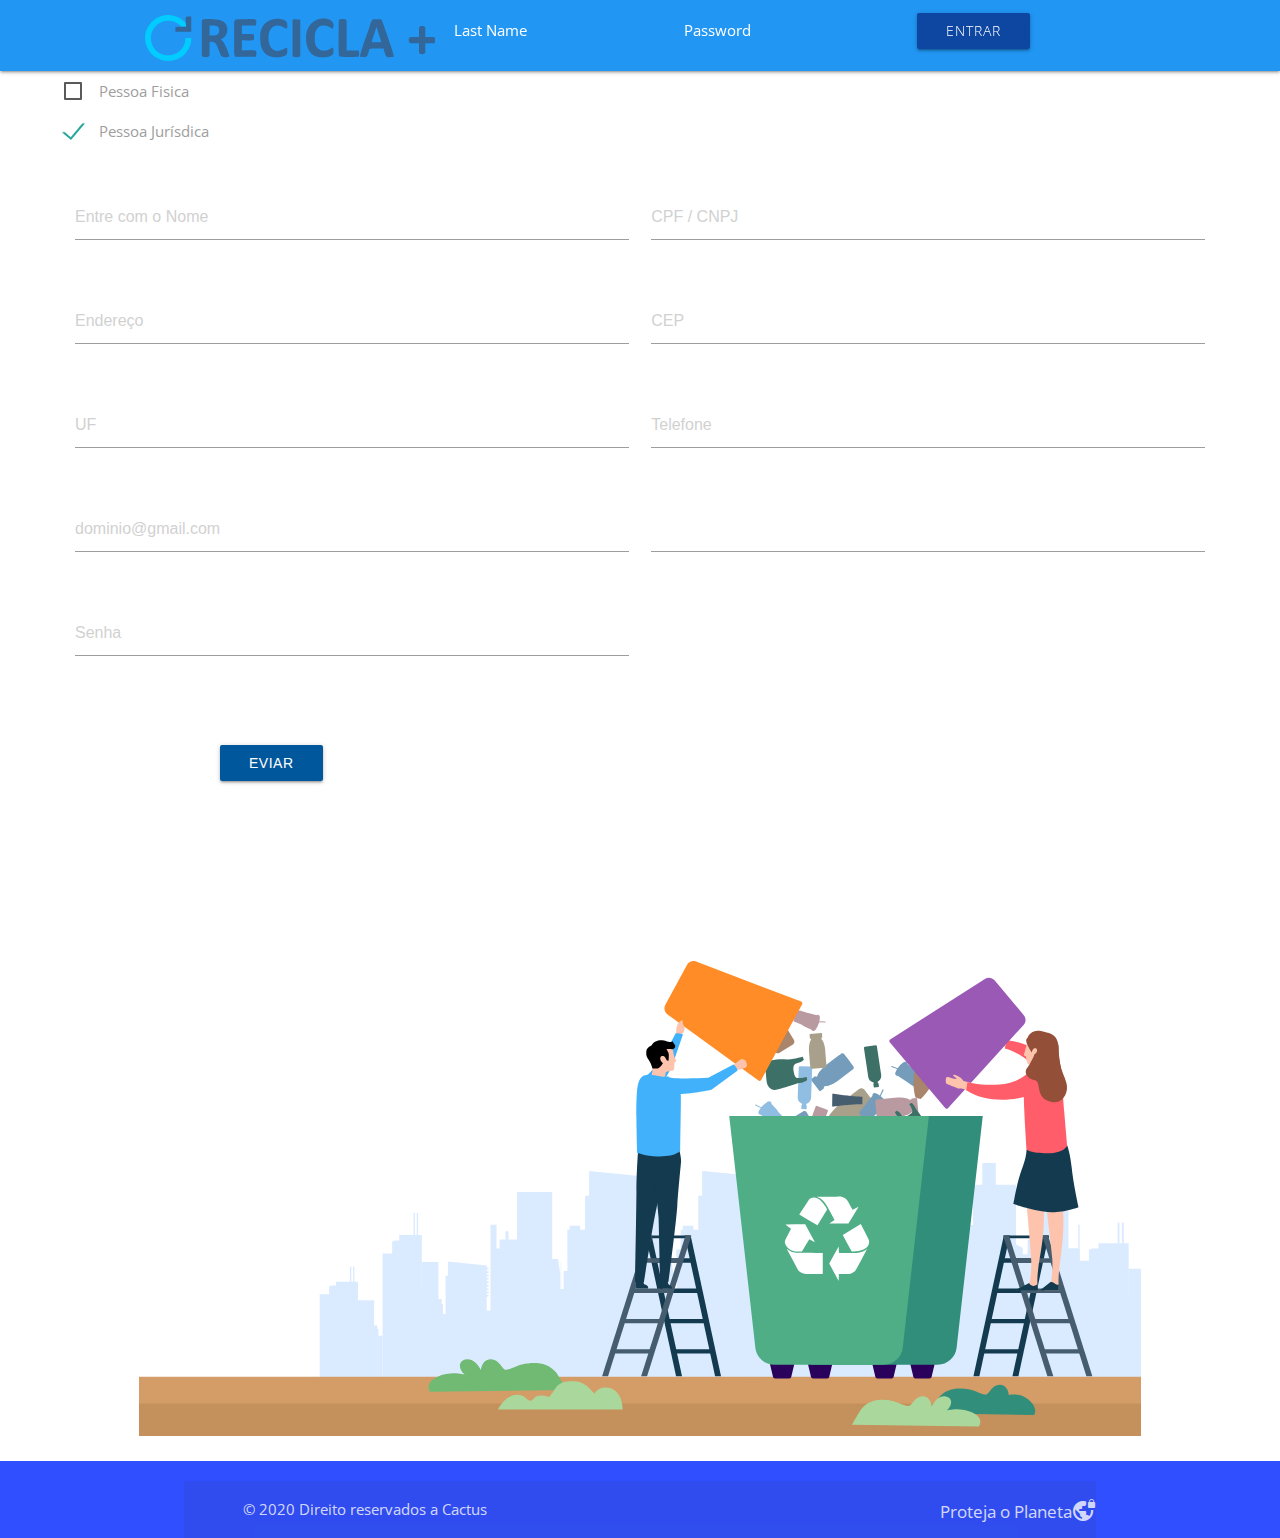
==== cadastro.html @ 9ab9201d "Projeto Cacutos" ====
<!DOCTYPE html>
<html lang="pt-br">

<head>
  <meta charset="UTF-8">
  <meta name="viewport" content="width=device-width, initial-scale=1.0" />
  <title>Cursos</title>
  <link href="https://fonts.googleapis.com/icon?family=Material+Icons" rel="stylesheet" />
  <link href="https://fonts.googleapis.com/css?family=Open+Sans:300,400,800&display=swap" rel="stylesheet" />
  <link rel="stylesheet" href="https://cdnjs.cloudflare.com/ajax/libs/materialize/1.0.0/css/materialize.min.css" />
  <link rel="stylesheet" href="css/estilo.css" />
</head>

<body>
  <section id="top">
    <header>
      <div class="navbar-fixed nav-wrapper">
        <nav class="row">
          <div class="col s8 m3 offset-m1">
            <a href="index.html"><img class="logo" src="imagens/logosvg.svg" alt=""></a>
          </div>
          <div class="col s3 offset-s1 m7">
            <a href="#" data-target="mobile-demo" class="sidenav-trigger"><i class="material-icons">menu</i></a>
            <ul class="right hide-on-med-and-down">
              <li>
                <div class="input-field col s12 ">
                  <input id="last_name" type="text" class="validate">
                  <label for="last_name">Last Name</label>
                </div>
              </li>
              <li>
                <div class="input-field col s12 ">
                  <input id="password" type="password" class="validate">
                  <label for="password">Password</label>
                </div>
              </li>
              <li><a href="#" class="waves-effect waves-light btn blue darken-4">ENTRAR</a></li>
              <li><a href="sobre.html" class="modal-trigger">SOBRE</a></li>
            </ul>
          </div>
        </nav>
      </div>
      <ul class="sidenav" id="mobile-demo">
        <li>
          <div class="input-field col s2 container">
            <input id="last_name" type="text" class="validate">
            <label for="last_name">Last Name</label>
          </div>
        </li>
        <li>
          <div class="input-field col s2 container">
            <input id="password" type="password" class="validate">
            <label for="password">Password</label>
          </div>
        </li>
        <li><a href="#" class="waves-effect waves-light btn">ENTRAR</a></li>
        <li><a href="sobre.html" class="modal-trigger">SOBRE</a></li>
      </ul>
    </header>
  </section>


  <form class="col s12" action="#">
    <div class="row">
      <p>
        <label>
          <input type="checkbox" />
          <span>Pessoa Fisica</span>
        </label>
      </p>
      <p>
        <label>
          <input type="checkbox" checked="checked" />
          <span>Pessoa Jurísdica</span>
        </label>
      </p>
    </div>

    <div class="row">
      <div class="input-field col s6">
        <input placeholder="Entre com o Nome" id="name" type="text" class="validate">
        <label for="name">Nome</label>
      </div>

      <div class="input-field col s6">
        <input placeholder="CPF / CNPJ" id="cpf" type="text" class="validate">
        <label for="cpf">CPF / CNPJ</label>
      </div>
    </div>

    <div class="row">
      <div class="input-field col s6">
        <input placeholder="Endereço" id="end" type="text" class="validate">
        <label for="end">Endereço</label>
      </div>
      <div class="input-field col s6">
        <input placeholder="CEP" id="cep" type="text" class="validate">
        <label for="cep">CEP</label>
      </div>
    </div>

    <div class="row">
      <div class="input-field col s6">
        <input placeholder="UF" id="uf" type="text" class="validate">
        <label for="uf">UF</label>
      </div>
      <div class="input-field col s6">
        <input placeholder="Telefone" id="telefone" type="tel" class="validate">
        <label for="telefone">Telefone</label>
      </div>
    </div>

    <div class="row">
      <div class="input-field col s6">
        <input placeholder="dominio@gmail.com" id="email" type="email" class="validate">
        <label for="email">Email</label>
      </div>
      <div class="input-field col s6">
        <input id="login" type="text" class="validate">
        <label for="login">Login</label>
      </div>
    </div>

    <div class="row">
      <div class="input-field col s6">
        <input placeholder="Senha" id="senha" type="password" class="validate">
        <label for="senha">Senha</label>
      </div>

      <div>
        <button href="#" type="submit" name="action" class="btn" id="enviar" value="submit">Eviar
        </button>
      </div>
  </form>

  <section id="imagem">
    <div class="row">
      <div class="col s12">
        <img src="imagens/home.svg" alt="" class="responsive-img">
      </div>
    </div>
  </section>

  <script src="https://code.jquery.com/jquery-3.4.1.min.js"
    integrity="sha256-CSXorXvZcTkaix6Yvo6HppcZGetbYMGWSFlBw8HfCJo=" crossorigin="anonymous"></script>
  <script src="https://cdnjs.cloudflare.com/ajax/libs/materialize/1.0.0/js/materialize.min.js"></script>
  <script src="js/auto.js"></script>


  <footer class="page-footer indigo accent-4">
    <div class="container">
      <div class="footer-copyright">
        <div class="container">
          © 2020 Direito reservados a Cactus
        </div>
        <h6>Proteja o Planeta</h6>
        <i class="material-icons">vpn_lock</i>
      </div>
  </footer>
</body>

</html>
---- css/estilo.css ----
/* cadastro */

body{
    font-family: "Open Sans", sans-serif;
    width: 100%;
}

.btn, .btn-large, .btn-small {
    text-decoration: none;
    color: #fff;
    background-color: #01579b;
    text-align: center;
    letter-spacing: .5px;
    -webkit-transition: background-color .2s ease-out;
    transition: background-color .2s ease-out;
    cursor: pointer;
    margin: 10rem 0 12rem -28rem;
}

.btn, .btn-large, .btn-small, .btn-flat {
    padding: 0 29px;
}

.row {
    margin-left: auto;
    margin-right: auto;
    margin-bottom: 20px;
    padding: 0 5rem;
}

.indigo.accent-4 {
    margin: 0 -5rem -2rem;
}

/*navBar*/
section#top nav{
    padding: 1em;
    height: 4.7em;
    background-color: #2196f3;
}

section#top nav ul li a{
    font-weight: 300;
    text-transform: uppercase;
    letter-spacing: 1px;
}

.input-field>label {
    color: white;
}

/* section#top nav ul li:nth-child(4){
    border-left: 1px solid #01579b;
} */

section#info{
    color: #01579b;
    
}
section#info h2{
    font-weight: 800;
}
section#info p{
    font-size: 16px;
    font-weight: 300;
}
section#info a{
    letter-spacing: 1px;
    text-transform: uppercase;
    font-weight: 300;
}
a {
    margin: 1rem;
}
nav, nav .nav-wrapper i, nav a.sidenav-trigger, nav a.sidenav-trigger i {
    height: 64px;
    line-height: 6px;
}

/* classes */

.logo{
    width: 100%; 
    height: 100%;
}
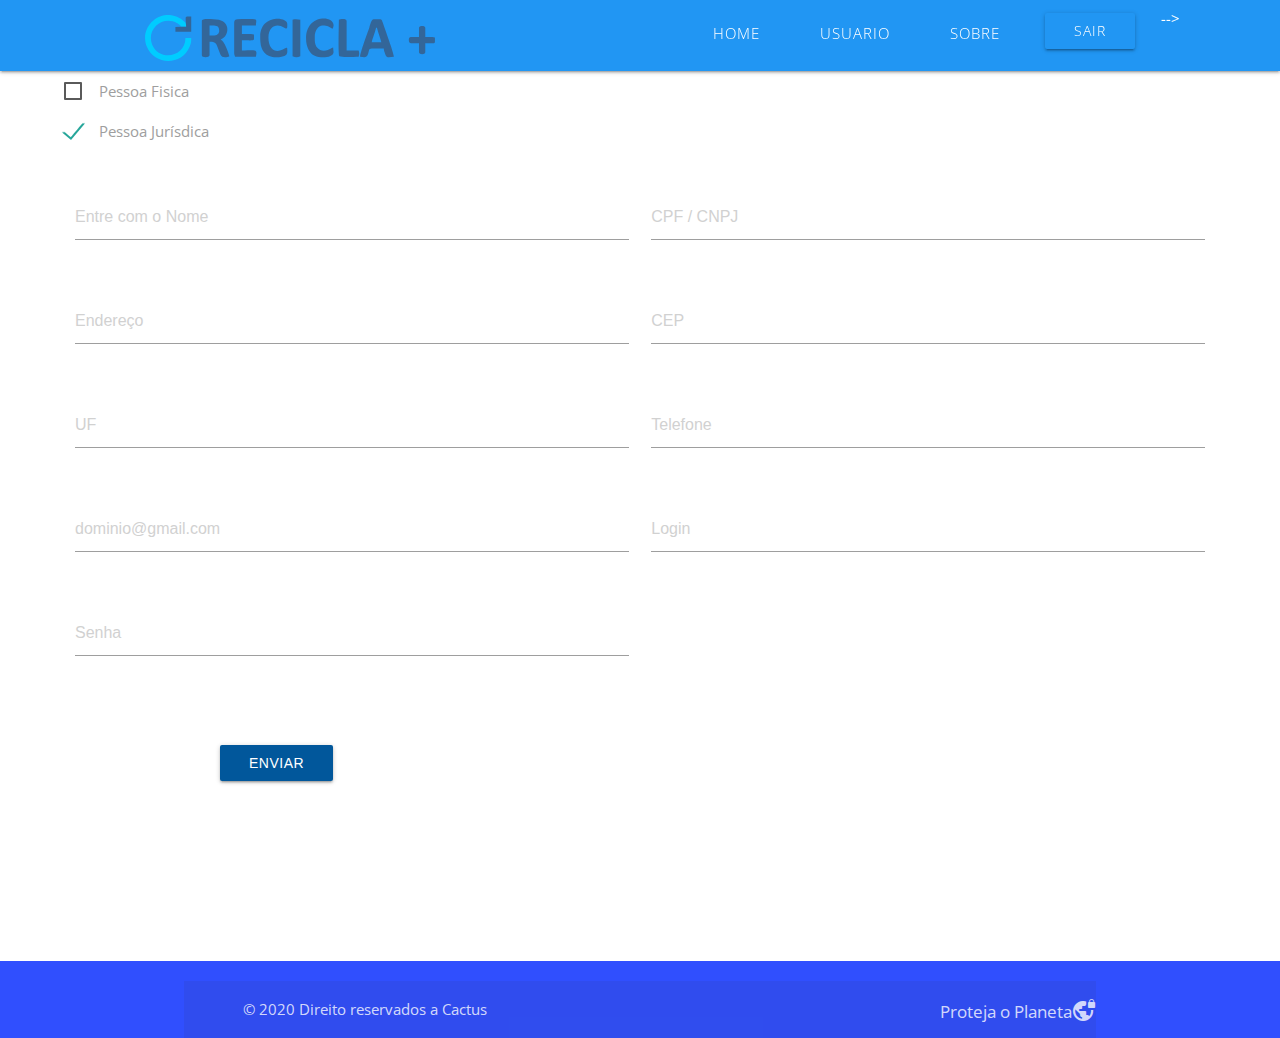
==== commit 2757b24c: "validação de campos de cadastros e correçoes de algumas telas" ====
--- a/cadastro.html
+++ b/cadastro.html
@@ -17,50 +17,29 @@
       <div class="navbar-fixed nav-wrapper">
         <nav class="row">
           <div class="col s8 m3 offset-m1">
-            <a href="index.html"><img class="logo" src="imagens/logosvg.svg" alt=""></a>
-          </div>
+            <a href="cadastro.html"><img class="logo" src="imagens/logosvg.svg" alt=""></a>
+          </div> -->
           <div class="col s3 offset-s1 m7">
             <a href="#" data-target="mobile-demo" class="sidenav-trigger"><i class="material-icons">menu</i></a>
             <ul class="right hide-on-med-and-down">
-              <li>
-                <div class="input-field col s12 ">
-                  <input id="last_name" type="text" class="validate">
-                  <label for="last_name">Last Name</label>
-                </div>
-              </li>
-              <li>
-                <div class="input-field col s12 ">
-                  <input id="password" type="password" class="validate">
-                  <label for="password">Password</label>
-                </div>
-              </li>
-              <li><a href="#" class="waves-effect waves-light btn blue darken-4">ENTRAR</a></li>
-              <li><a href="sobre.html" class="modal-trigger">SOBRE</a></li>
+              <li><a href="cliente-home.html" class="modal-trigger">HOME</a></li>
+              <li><a href="sobre.html" class="modal-trigger">USUARIO</a></li>
+              <li><a href="cliente-sobre.html" class="modal-trigger">SOBRE</a></li>
+              <li><a href='index.html' class="waves-effect waves-light btn blue">SAIR</a></li>
             </ul>
           </div>
         </nav>
       </div>
       <ul class="sidenav" id="mobile-demo">
-        <li>
-          <div class="input-field col s2 container">
-            <input id="last_name" type="text" class="validate">
-            <label for="last_name">Last Name</label>
-          </div>
-        </li>
-        <li>
-          <div class="input-field col s2 container">
-            <input id="password" type="password" class="validate">
-            <label for="password">Password</label>
-          </div>
-        </li>
-        <li><a href="#" class="waves-effect waves-light btn">ENTRAR</a></li>
-        <li><a href="sobre.html" class="modal-trigger">SOBRE</a></li>
+        <li><a href="cliente-home.html" class="modal-trigger">HOME</a></li>
+        <li><a href="sobre.html" class="modal-trigger">USUARIO</a></li>
+        <li><a href="cliente-sobre.html" class="modal-trigger">SOBRE</a></li>
+        <li><a href='index.html' class="waves-effect waves-light btn blue">SAIR</a></li>
       </ul>
     </header>
   </section>
 
-
-  <form class="col s12" action="#">
+  <form class="col s12" action="#" name="formulario">
     <div class="row">
       <p>
         <label>
@@ -78,8 +57,8 @@
 
     <div class="row">
       <div class="input-field col s6">
-        <input placeholder="Entre com o Nome" id="name" type="text" class="validate">
-        <label for="name">Nome</label>
+        <input placeholder="Entre com o Nome" id="nome" type="text" class="validate">
+        <label for="nome">Nome</label>
       </div>
 
       <div class="input-field col s6">
@@ -90,61 +69,53 @@
 
     <div class="row">
       <div class="input-field col s6">
-        <input placeholder="Endereço" id="end" type="text" class="validate">
+        <input placeholder="Endereço" id="end" type="text" class="validate" name="endereco">
         <label for="end">Endereço</label>
       </div>
       <div class="input-field col s6">
-        <input placeholder="CEP" id="cep" type="text" class="validate">
+        <input placeholder="CEP" id="cep" type="text" class="validate" name="cep">
         <label for="cep">CEP</label>
       </div>
     </div>
 
     <div class="row">
       <div class="input-field col s6">
-        <input placeholder="UF" id="uf" type="text" class="validate">
+        <input placeholder="UF" id="uf" type="text" class="validate" name="uf">
         <label for="uf">UF</label>
       </div>
       <div class="input-field col s6">
-        <input placeholder="Telefone" id="telefone" type="tel" class="validate">
+        <input placeholder="Telefone" id="telefone" type="tel" class="validate" name="telefone">
         <label for="telefone">Telefone</label>
       </div>
     </div>
 
     <div class="row">
       <div class="input-field col s6">
-        <input placeholder="dominio@gmail.com" id="email" type="email" class="validate">
+        <input placeholder="dominio@gmail.com" id="email" type="email" class="validate" name="email">
         <label for="email">Email</label>
       </div>
       <div class="input-field col s6">
-        <input id="login" type="text" class="validate">
+        <input placeholder="Login" id="login" type="text" class="validate">
         <label for="login">Login</label>
       </div>
     </div>
 
     <div class="row">
       <div class="input-field col s6">
-        <input placeholder="Senha" id="senha" type="password" class="validate">
+        <input placeholder="Senha" id="senha" type="password" class="validate" name="senha">
         <label for="senha">Senha</label>
       </div>
 
       <div>
-        <button href="#" type="submit" name="action" class="btn" id="enviar" value="submit">Eviar
+        <button href="#" type="button" name="action" class="btn" id="enviar" value="submit" onclick="validar()">Enviar
         </button>
       </div>
   </form>
 
-  <section id="imagem">
-    <div class="row">
-      <div class="col s12">
-        <img src="imagens/home.svg" alt="" class="responsive-img">
-      </div>
-    </div>
-  </section>
-
   <script src="https://code.jquery.com/jquery-3.4.1.min.js"
     integrity="sha256-CSXorXvZcTkaix6Yvo6HppcZGetbYMGWSFlBw8HfCJo=" crossorigin="anonymous"></script>
   <script src="https://cdnjs.cloudflare.com/ajax/libs/materialize/1.0.0/js/materialize.min.js"></script>
-  <script src="js/auto.js"></script>
+  <script src="js/validaCadastro.js"></script>
 
 
   <footer class="page-footer indigo accent-4">
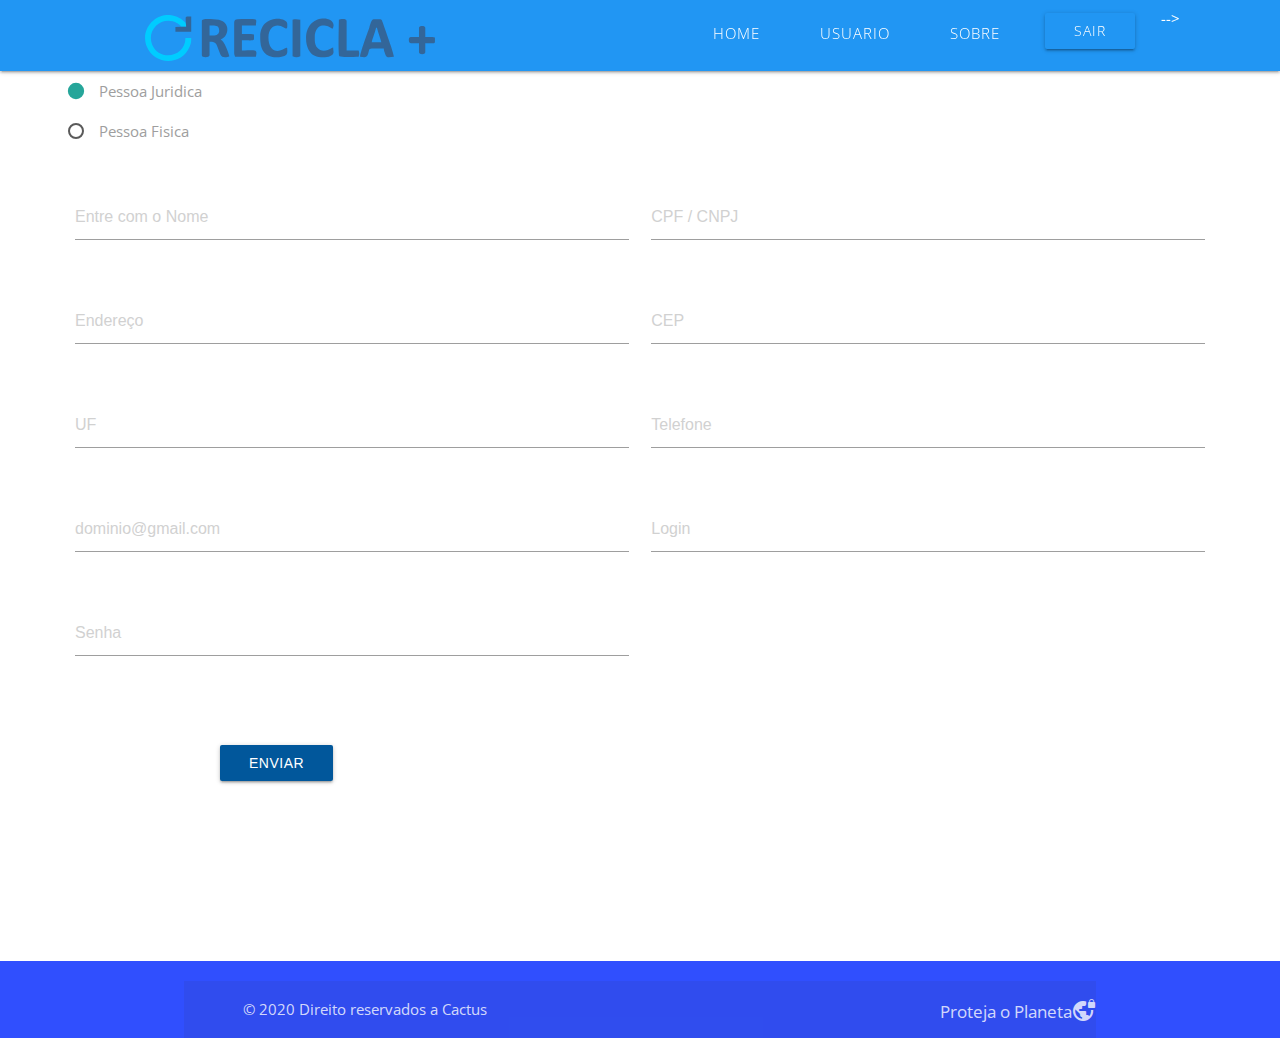
==== commit b3447e14: "Alterar pessoa fisica e juridica, para radio button" ====
--- a/cadastro.html
+++ b/cadastro.html
@@ -43,14 +43,14 @@
     <div class="row">
       <p>
         <label>
-          <input type="checkbox" />
-          <span>Pessoa Fisica</span>
+          <input name="group1" type="radio" checked />
+          <span>Pessoa Juridica</span>
         </label>
       </p>
       <p>
         <label>
-          <input type="checkbox" checked="checked" />
-          <span>Pessoa Jurísdica</span>
+          <input name="group1" type="radio" />
+          <span>Pessoa Fisica</span>
         </label>
       </p>
     </div>
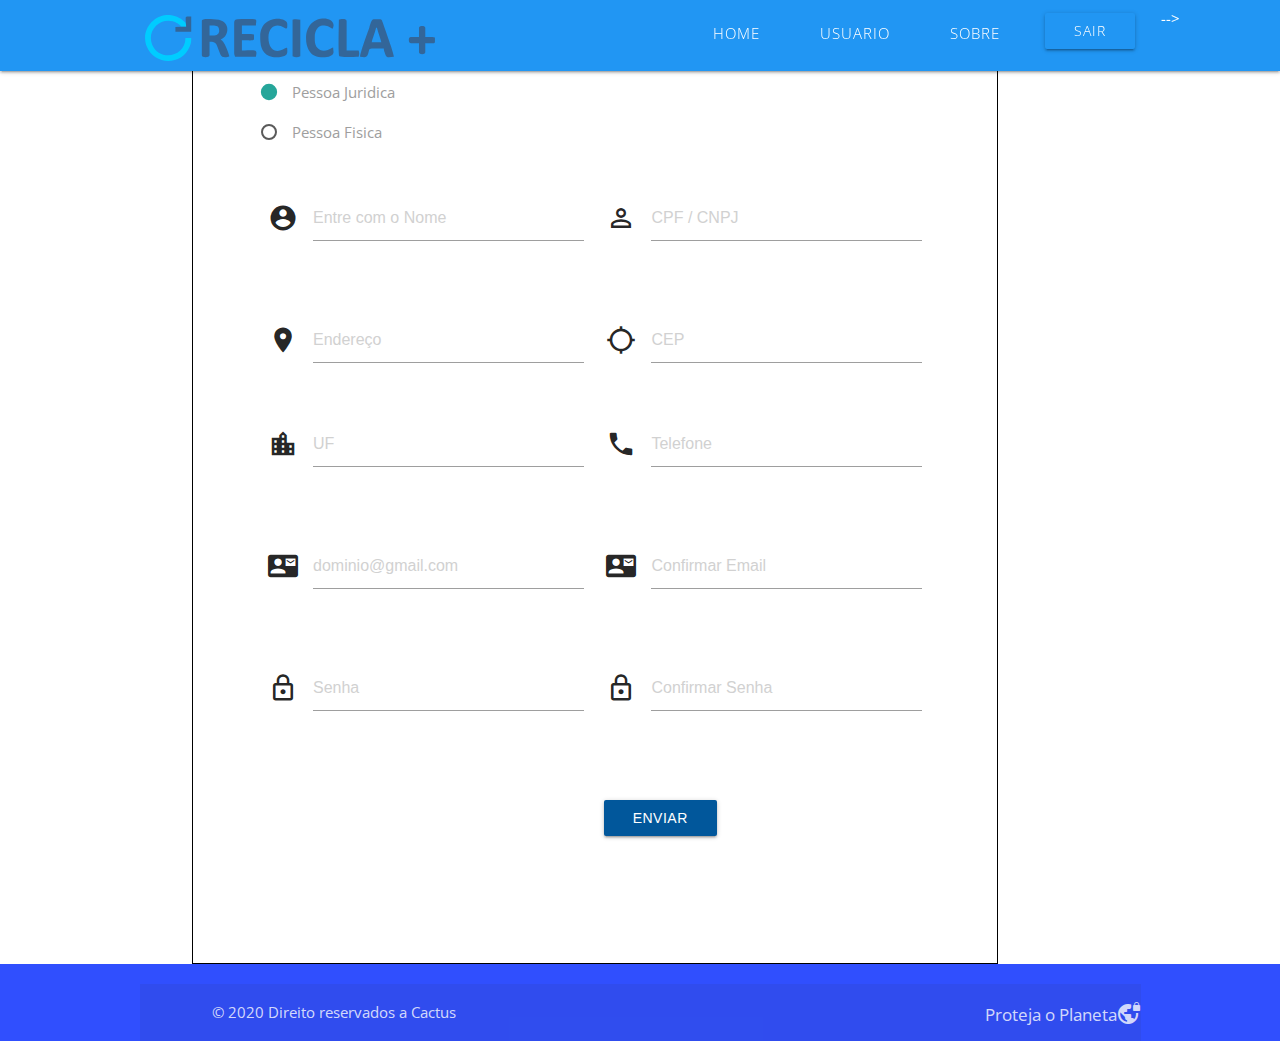
==== commit 01e1c516: "melhoria do sistema" ====
--- a/cadastro.html
+++ b/cadastro.html
@@ -39,78 +39,102 @@
     </header>
   </section>
 
-  <form class="col s12" action="#" name="formulario">
-    <div class="row">
-      <p>
-        <label>
-          <input name="group1" type="radio" checked />
-          <span>Pessoa Juridica</span>
-        </label>
-      </p>
-      <p>
-        <label>
-          <input name="group1" type="radio" />
-          <span>Pessoa Fisica</span>
-        </label>
-      </p>
-    </div>
+  <section class="container">
+    <div class="border">
+      <form class="col s12" action="#" name="formulario">
+        <div class="row">
+          <p>
+            <label>
+              <input name="group1" type="radio" checked />
+              <span>Pessoa Juridica</span>
+            </label>
+          </p>
+          <p>
+            <label>
+              <input name="group1" type="radio" />
+              <span>Pessoa Fisica</span>
+            </label>
+          </p>
+        </div>
+        <div class="row">
+          <div class="input-field col s6">
+            <i class="material-icons prefix">account_circle</i>
+            <input placeholder="Entre com o Nome" id="nome" type="text" class="validate">
+            <label for="nome">Nome</label>
+          </div>
 
-    <div class="row">
-      <div class="input-field col s6">
-        <input placeholder="Entre com o Nome" id="nome" type="text" class="validate">
-        <label for="nome">Nome</label>
-      </div>
+          <div class="input-field col s6">
+            <i class="material-icons prefix">perm_identity</i>
+            <input placeholder="CPF / CNPJ" id="cpf" type="text" pattern="[0-9]+$" type="text" required maxlength="14"
+              minlength="11" class="validate">
+            <span class="helper-text" data-error="Preenche o CPF/CNPJ corretamente"></span>
+            <label for="cpf">CPF / CNPJ</label>
+          </div>
+        </div>
 
-      <div class="input-field col s6">
-        <input placeholder="CPF / CNPJ" id="cpf" type="text" class="validate">
-        <label for="cpf">CPF / CNPJ</label>
-      </div>
-    </div>
+        <div class="row">
+          <div class="input-field col s6">
+            <i class="material-icons prefix">location_on</i>
+            <input placeholder="Endereço" id="end" type="text" class="validate" name="endereco">
+            <label for="end">Endereço</label>
+          </div>
+          <div class="input-field col s6">
+            <i class="material-icons prefix">location_searching</i>
+            <input placeholder="CEP" id="cep" type="text" class="validate" name="cep">
+            <label for="cep">CEP</label>
+          </div>
+        </div>
 
-    <div class="row">
-      <div class="input-field col s6">
-        <input placeholder="Endereço" id="end" type="text" class="validate" name="endereco">
-        <label for="end">Endereço</label>
-      </div>
-      <div class="input-field col s6">
-        <input placeholder="CEP" id="cep" type="text" class="validate" name="cep">
-        <label for="cep">CEP</label>
-      </div>
-    </div>
+        <div class="row">
+          <div class="input-field col s6">
+            <i class="material-icons prefix">location_city</i>
+            <input placeholder="UF" id="uf" type="text" class="validate" name="uf">
+            <label for="uf">UF</label>
+          </div>
+          <div class="input-field col s6">
+            <i class="material-icons prefix">phone</i>
+            <input placeholder="Telefone" id="telefone" type="tel" pattern="[0-9]+$" type="tel" minlength="7"
+              maxlength="11" required class="validate" name="telefone">
+            <span class="helper-text" data-error="Preenche o telefone corretamente"></span>
+            <label for="telefone">Telefone</label>
+          </div>
+        </div>
 
-    <div class="row">
-      <div class="input-field col s6">
-        <input placeholder="UF" id="uf" type="text" class="validate" name="uf">
-        <label for="uf">UF</label>
-      </div>
-      <div class="input-field col s6">
-        <input placeholder="Telefone" id="telefone" type="tel" class="validate" name="telefone">
-        <label for="telefone">Telefone</label>
-      </div>
-    </div>
+        <div class="row">
+          <div class="input-field col s6">
+            <i class="material-icons prefix">contact_mail</i>
+            <input placeholder="dominio@gmail.com" id="email" type="email" required id="email-input" class="validate"
+              name="email">
+            <span class=" helper-text" data-error="Preenche o e-mail corretamente"></span>
+            <label for="email">Email</label>
+          </div>
+          <div class="input-field col s6">
+            <i class="material-icons prefix">contact_mail</i>
+            <input placeholder="Confirmar Email" id="login" type="text" class="validate">
+            <label for="login">Confirmar Email</label>
+          </div>
+        </div>
 
-    <div class="row">
-      <div class="input-field col s6">
-        <input placeholder="dominio@gmail.com" id="email" type="email" class="validate" name="email">
-        <label for="email">Email</label>
-      </div>
-      <div class="input-field col s6">
-        <input placeholder="Login" id="login" type="text" class="validate">
-        <label for="login">Login</label>
-      </div>
-    </div>
+        <div class="row">
+          <div class="input-field col s6">
+            <i class="material-icons prefix">lock_outline</i>
+            <input placeholder="Senha" id="senha" type="password" class="validate" name="senha">
+            <label for="senha">Senha</label>
+          </div>
+          <div class="input-field col s6">
+            <i class="material-icons prefix">lock_outline</i>
+            <input placeholder="Confirmar Senha" id="login" type="text" class="validate">
+            <label for="login">Confirmar Senha</label>
+          </div>
+          <div>
+            <button href="#" type="button" name="action" class="btn" id="enviar" value="submit"
+              onclick="validar()">Enviar
+            </button>
+          </div>
+        </div>
+      </form>
 
-    <div class="row">
-      <div class="input-field col s6">
-        <input placeholder="Senha" id="senha" type="password" class="validate" name="senha">
-        <label for="senha">Senha</label>
-      </div>
-
-      <div>
-        <button href="#" type="button" name="action" class="btn" id="enviar" value="submit" onclick="validar()">Enviar
-        </button>
-      </div>
-  </form>
+  </section>
 
   <script src="https://code.jquery.com/jquery-3.4.1.min.js"
     integrity="sha256-CSXorXvZcTkaix6Yvo6HppcZGetbYMGWSFlBw8HfCJo=" crossorigin="anonymous"></script>
--- a/css/estilo.css
+++ b/css/estilo.css
@@ -3,6 +3,13 @@
 body{
     font-family: "Open Sans", sans-serif;
     width: 100%;
+}
+
+.border {
+    width: 90%;
+    height: 60rem;
+    border: 1px solid black;
+    opacity: 0,9;
 }
 
 .btn, .btn-large, .btn-small {
@@ -14,7 +21,7 @@
     -webkit-transition: background-color .2s ease-out;
     transition: background-color .2s ease-out;
     cursor: pointer;
-    margin: 10rem 0 12rem -28rem;
+    margin: 10rem 0 12rem -22rem;
 }
 
 .btn, .btn-large, .btn-small, .btn-flat {
